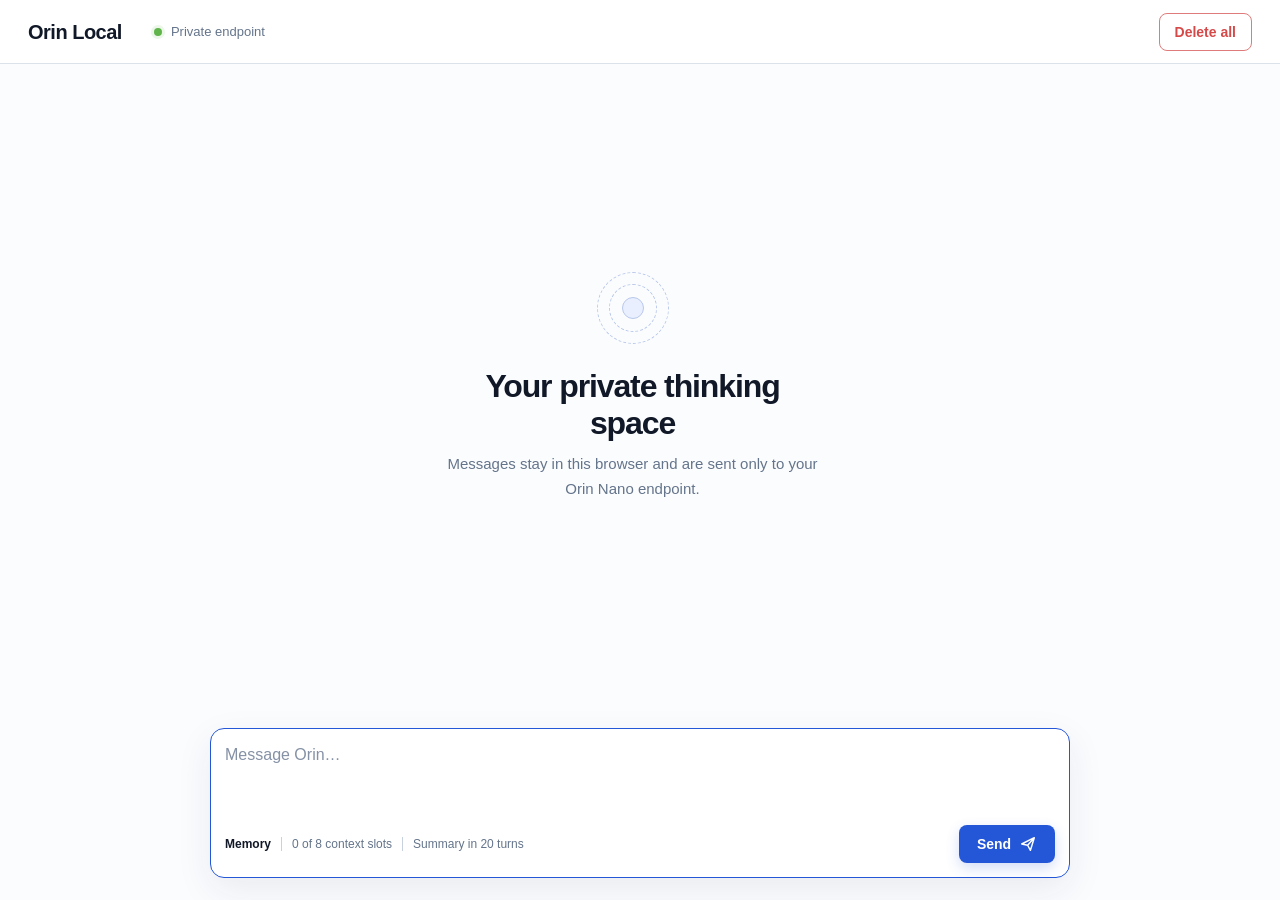
==== web/index.html @ afb5fd3b "feat: add secure tool-enabled Qwen3 local chat" ====
<!doctype html>
<html lang="en">
  <head>
    <meta charset="utf-8" />
    <meta name="viewport" content="width=device-width, initial-scale=1" />
    <meta name="referrer" content="no-referrer" />
    <meta name="color-scheme" content="light" />
    <title>Orin Local</title>
    <link rel="stylesheet" href="./styles.css" />
  </head>
  <body>
    <div class="app-shell">
      <header class="app-header">
        <div class="brand-group">
          <h1>Orin Local</h1>
          <span class="endpoint-status"><span aria-hidden="true"></span>Private endpoint</span>
        </div>
        <button class="button button--danger" type="button" data-delete>Delete all</button>
      </header>

      <main class="chat-workspace">
        <section class="transcript" aria-label="Conversation" aria-live="polite" data-transcript>
          <div class="welcome" data-welcome>
            <div class="welcome__mark" aria-hidden="true"><span></span><span></span><span></span></div>
            <h2>Your private thinking space</h2>
            <p>Messages stay in this browser and are sent only to your Orin Nano endpoint.</p>
          </div>
        </section>

        <section class="composer-region" aria-label="Message composer">
          <div class="composer-utility">
            <p class="activity" role="status" aria-live="polite" hidden data-activity></p>
            <details class="memory-details" data-summary-details hidden>
              <summary data-summary-label>Memory summary</summary>
              <p data-summary-text></p>
            </details>
          </div>

          <p class="error-banner" role="alert" hidden data-error></p>

          <form class="composer" data-composer>
            <label class="sr-only" for="message-input">Message Orin</label>
            <textarea
              id="message-input"
              rows="3"
              maxlength="12000"
              placeholder="Message Orin…"
              autocomplete="off"
              data-message-input
            ></textarea>
            <button class="button button--primary" type="submit" data-send>
              Send
              <svg aria-hidden="true" viewBox="0 0 20 20" width="18" height="18">
                <path d="M3 10 17 3l-4.3 14-3.1-5.6L3 10Zm6.6 1.4L17 3" fill="none" stroke="currentColor" stroke-width="1.6" stroke-linecap="round" stroke-linejoin="round" />
              </svg>
            </button>
            <div class="memory-status" aria-label="Memory status">
              <span class="memory-status__label">Memory</span>
              <span data-context-status>0 of 8 context slots</span>
              <span data-cadence-status>Summary in 20 turns</span>
            </div>
          </form>
        </section>
      </main>
    </div>

    <dialog class="delete-dialog" data-delete-dialog>
      <form method="dialog">
        <h2>Delete this conversation?</h2>
        <p>This permanently removes the history, memory summary, and interaction counter from this browser.</p>
        <div class="dialog-actions">
          <button class="button button--quiet" type="button" data-cancel-delete>Cancel</button>
          <button class="button button--destructive" type="button" data-confirm-delete>Delete everything</button>
        </div>
      </form>
    </dialog>

    <script type="module" src="./ui.js"></script>
  </body>
</html>
---- web/styles.css ----
:root {
  color-scheme: light;
  --canvas: #fbfcfe;
  --surface: #ffffff;
  --surface-subtle: #f6f8fb;
  --ink: #111827;
  --muted: #64748b;
  --border: #dce2ea;
  --border-strong: #c8d1de;
  --accent: #2456d8;
  --accent-hover: #1947c1;
  --accent-soft: #e9efff;
  --success: #60b44b;
  --danger: #d54949;
  --danger-dark: #b93232;
  --focus: rgba(36, 86, 216, 0.24);
  --shadow: 0 12px 36px rgba(24, 39, 75, 0.08);
  --radius-sm: 8px;
  --radius-md: 14px;
  --radius-lg: 18px;
  font-family: Inter, ui-sans-serif, -apple-system, BlinkMacSystemFont, "Segoe UI", sans-serif;
  font-synthesis: none;
  color: var(--ink);
  background: var(--canvas);
}

* {
  box-sizing: border-box;
}

html,
body {
  min-height: 100%;
  margin: 0;
}

body {
  min-width: 320px;
  background: var(--canvas);
}

button,
textarea {
  font: inherit;
}

button {
  -webkit-tap-highlight-color: transparent;
}

.app-shell {
  min-height: 100vh;
  min-height: 100dvh;
  display: grid;
  grid-template-rows: auto 1fr;
}

.app-header {
  min-height: 64px;
  padding: 0 28px;
  display: flex;
  align-items: center;
  justify-content: space-between;
  gap: 24px;
  border-bottom: 1px solid var(--border);
  background: rgba(255, 255, 255, 0.96);
  position: sticky;
  top: 0;
  z-index: 10;
}

.brand-group {
  display: flex;
  align-items: center;
  gap: 32px;
  min-width: 0;
}

.brand-group h1 {
  margin: 0;
  font-size: 20px;
  line-height: 1;
  letter-spacing: -0.025em;
  font-weight: 720;
}

.endpoint-status {
  display: inline-flex;
  align-items: center;
  gap: 9px;
  color: var(--muted);
  font-size: 13px;
  white-space: nowrap;
}

.endpoint-status > span {
  width: 8px;
  height: 8px;
  border-radius: 50%;
  background: var(--success);
  box-shadow: 0 0 0 3px rgba(96, 180, 75, 0.12);
}

.button {
  min-height: 38px;
  display: inline-flex;
  align-items: center;
  justify-content: center;
  gap: 8px;
  padding: 8px 15px;
  border: 1px solid transparent;
  border-radius: var(--radius-sm);
  font-weight: 650;
  font-size: 14px;
  cursor: pointer;
  transition: background-color 160ms ease, border-color 160ms ease, color 160ms ease, transform 160ms ease;
}

.button:hover:not(:disabled) {
  transform: translateY(-1px);
}

.button:focus-visible,
textarea:focus-visible,
summary:focus-visible {
  outline: 3px solid var(--focus);
  outline-offset: 2px;
}

.button:disabled,
textarea:disabled {
  cursor: not-allowed;
  opacity: 0.58;
}

.button--danger {
  color: var(--danger);
  border-color: rgba(213, 73, 73, 0.72);
  background: transparent;
}

.button--danger:hover:not(:disabled) {
  background: #fff6f6;
  border-color: var(--danger);
}

.button--primary {
  color: white;
  background: var(--accent);
  box-shadow: 0 5px 14px rgba(36, 86, 216, 0.2);
}

.button--primary:hover:not(:disabled) {
  background: var(--accent-hover);
}

.button--quiet {
  color: var(--ink);
  border-color: var(--border-strong);
  background: var(--surface);
}

.button--destructive {
  color: white;
  background: var(--danger);
}

.button--destructive:hover:not(:disabled) {
  background: var(--danger-dark);
}

.chat-workspace {
  width: min(100%, 920px);
  min-height: 0;
  margin: 0 auto;
  padding: 0 30px;
  display: grid;
  grid-template-rows: minmax(280px, 1fr) auto;
}

.transcript {
  min-height: 0;
  padding: 50px 0 32px;
  display: flex;
  flex-direction: column;
  gap: 12px;
  overflow-y: auto;
  scrollbar-gutter: stable;
}

.welcome {
  margin: auto;
  max-width: 430px;
  padding: 64px 24px;
  text-align: center;
  color: var(--muted);
}

.welcome__mark {
  width: 72px;
  height: 72px;
  margin: 0 auto 24px;
  position: relative;
  display: grid;
  place-items: center;
}

.welcome__mark span {
  position: absolute;
  border: 1px dashed #b9c8ea;
  border-radius: 50%;
}

.welcome__mark span:nth-child(1) { width: 72px; height: 72px; }
.welcome__mark span:nth-child(2) { width: 48px; height: 48px; }
.welcome__mark span:nth-child(3) { width: 22px; height: 22px; background: var(--accent-soft); border-style: solid; }

.welcome h2 {
  margin: 0 0 10px;
  color: var(--ink);
  font-size: clamp(24px, 4vw, 32px);
  letter-spacing: -0.035em;
  font-weight: 700;
}

.welcome p {
  margin: 0;
  font-size: 15px;
  line-height: 1.65;
}

.message {
  width: fit-content;
  max-width: min(76%, 650px);
  animation: message-in 180ms ease-out both;
}

.message--user {
  margin-left: auto;
}

.message__meta {
  margin: 0 8px 6px;
  color: var(--muted);
  font-size: 12px;
  line-height: 1.2;
}

.message--user .message__meta {
  text-align: right;
}

.message__body {
  margin: 0;
  padding: 14px 16px;
  border-radius: var(--radius-md);
  white-space: pre-wrap;
  overflow-wrap: anywhere;
  font-size: 15px;
  line-height: 1.55;
}

.message--user .message__body {
  color: white;
  background: var(--accent);
  border-bottom-right-radius: 5px;
  box-shadow: 0 6px 18px rgba(36, 86, 216, 0.14);
}

.message--assistant .message__body {
  color: var(--ink);
  background: var(--surface);
  border: 1px solid var(--border);
  border-bottom-left-radius: 5px;
  box-shadow: 0 4px 14px rgba(24, 39, 75, 0.035);
}

.thinking-panel {
  margin: 0 0 8px;
  color: var(--muted);
  background: var(--surface-subtle);
  border: 1px solid var(--border);
  border-radius: 10px;
  font-size: 13px;
}

.thinking-panel summary {
  padding: 9px 12px;
  cursor: pointer;
  color: #526076;
  font-weight: 650;
  user-select: none;
}

.thinking-panel[open] summary {
  border-bottom: 1px solid var(--border);
}

.thinking-panel__content {
  max-height: 180px;
  padding: 12px;
  overflow: auto;
  color: #5f6c80;
  line-height: 1.55;
}

.markdown > :first-child {
  margin-top: 0;
}

.markdown > :last-child {
  margin-bottom: 0;
}

.markdown h1,
.markdown h2,
.markdown h3,
.markdown h4,
.markdown h5,
.markdown h6 {
  margin: 1.25em 0 0.5em;
  color: var(--ink);
  line-height: 1.25;
  letter-spacing: -0.018em;
}

.markdown h1 { font-size: 1.42em; }
.markdown h2 { font-size: 1.28em; }
.markdown h3 { font-size: 1.14em; }
.markdown h4,
.markdown h5,
.markdown h6 { font-size: 1em; }

.markdown p {
  margin: 0.72em 0;
}

.markdown ul,
.markdown ol {
  margin: 0.72em 0;
  padding-left: 1.55em;
}

.markdown li + li {
  margin-top: 0.32em;
}

.markdown blockquote {
  margin: 0.85em 0;
  padding: 0.2em 0 0.2em 1em;
  color: var(--muted);
  border-left: 3px solid #b8c7eb;
}

.markdown code {
  padding: 0.12em 0.35em;
  color: #183b94;
  background: #eef3ff;
  border-radius: 5px;
  font-family: "SFMono-Regular", Consolas, "Liberation Mono", monospace;
  font-size: 0.88em;
}

.markdown pre {
  margin: 0.9em 0;
  padding: 14px;
  overflow-x: auto;
  color: #e5ecfa;
  background: #172033;
  border: 1px solid #27334a;
  border-radius: 10px;
  tab-size: 2;
}

.markdown pre code {
  padding: 0;
  color: inherit;
  background: transparent;
  border-radius: 0;
  font-size: 0.88em;
  line-height: 1.6;
  white-space: pre;
}

.markdown a {
  color: var(--accent);
  text-decoration-thickness: 1px;
  text-underline-offset: 2px;
}

.markdown hr {
  margin: 1.1em 0;
  border: 0;
  border-top: 1px solid var(--border);
}

.markdown__table-wrap {
  max-width: 100%;
  margin: 0.9em 0;
  overflow-x: auto;
  border: 1px solid var(--border);
  border-radius: 9px;
}

.markdown table {
  width: 100%;
  border-collapse: collapse;
  font-size: 0.9em;
}

.markdown th,
.markdown td {
  padding: 9px 11px;
  text-align: left;
  vertical-align: top;
  border-right: 1px solid var(--border);
  border-bottom: 1px solid var(--border);
}

.markdown th {
  background: var(--surface-subtle);
  font-weight: 700;
}

.markdown th:last-child,
.markdown td:last-child {
  border-right: 0;
}

.markdown tbody tr:last-child td {
  border-bottom: 0;
}

.composer-region {
  padding: 0 0 22px;
  background: var(--canvas);
  position: sticky;
  bottom: 0;
}

.composer-utility {
  min-height: 36px;
  padding: 0 8px;
  display: flex;
  align-items: center;
  justify-content: space-between;
  gap: 16px;
  color: var(--muted);
  font-size: 12px;
}

.activity {
  margin: 0;
  color: var(--accent);
}

.activity::before {
  content: "";
  width: 8px;
  height: 8px;
  margin-right: 8px;
  display: inline-block;
  border-radius: 50%;
  background: var(--accent);
  animation: pulse 1s ease-in-out infinite;
}

.memory-details {
  margin-left: auto;
  position: relative;
}

.memory-details summary {
  cursor: pointer;
  color: var(--muted);
}

.memory-details p {
  position: absolute;
  right: 0;
  bottom: calc(100% + 10px);
  z-index: 5;
  width: min(520px, calc(100vw - 48px));
  max-height: 240px;
  margin: 0;
  padding: 14px;
  overflow-y: auto;
  color: var(--ink);
  background: var(--surface);
  border: 1px solid var(--border);
  border-radius: var(--radius-md);
  box-shadow: var(--shadow);
  white-space: pre-wrap;
  font-size: 13px;
  line-height: 1.5;
}

.error-banner {
  margin: 0 0 8px;
  padding: 10px 12px;
  color: #8f2525;
  background: #fff3f3;
  border: 1px solid #f2c4c4;
  border-radius: var(--radius-sm);
  font-size: 13px;
}

.composer {
  min-height: 138px;
  padding: 14px;
  display: grid;
  grid-template-columns: 1fr auto;
  grid-template-rows: 1fr auto;
  gap: 10px 16px;
  background: var(--surface);
  border: 1.5px solid var(--accent);
  border-radius: var(--radius-md);
  box-shadow: var(--shadow);
}

.composer:focus-within {
  box-shadow: 0 0 0 3px var(--focus), var(--shadow);
}

.composer textarea {
  grid-column: 1 / -1;
  width: 100%;
  min-height: 68px;
  padding: 0;
  resize: none;
  color: var(--ink);
  background: transparent;
  border: 0;
  outline: 0;
  font-size: 16px;
  line-height: 1.5;
}

.composer textarea::placeholder {
  color: #8591a5;
}

.composer textarea:focus-visible {
  outline: none;
}

.memory-status {
  align-self: center;
  display: flex;
  align-items: center;
  gap: 10px;
  min-width: 0;
  color: var(--muted);
  font-size: 12px;
}

.memory-status span + span::before {
  content: "";
  height: 14px;
  margin-right: 10px;
  border-left: 1px solid var(--border-strong);
}

.memory-status__label {
  color: var(--ink);
  font-weight: 650;
}

.composer .button--primary {
  grid-column: 2;
  grid-row: 2;
  min-width: 96px;
}

.delete-dialog {
  width: min(440px, calc(100vw - 32px));
  padding: 0;
  color: var(--ink);
  background: var(--surface);
  border: 1px solid var(--border);
  border-radius: var(--radius-lg);
  box-shadow: 0 24px 70px rgba(15, 23, 42, 0.2);
}

.delete-dialog::backdrop {
  background: rgba(15, 23, 42, 0.42);
  backdrop-filter: blur(2px);
}

.delete-dialog form {
  padding: 26px;
}

.delete-dialog h2 {
  margin: 0 0 10px;
  font-size: 22px;
  letter-spacing: -0.025em;
}

.delete-dialog p {
  margin: 0;
  color: var(--muted);
  font-size: 14px;
  line-height: 1.55;
}

.dialog-actions {
  margin-top: 24px;
  display: flex;
  justify-content: flex-end;
  gap: 10px;
}

.sr-only {
  position: absolute;
  width: 1px;
  height: 1px;
  padding: 0;
  margin: -1px;
  overflow: hidden;
  clip: rect(0, 0, 0, 0);
  white-space: nowrap;
  border: 0;
}

[hidden] {
  display: none !important;
}

@keyframes message-in {
  from { opacity: 0; transform: translateY(6px); }
  to { opacity: 1; transform: translateY(0); }
}

@keyframes pulse {
  0%, 100% { opacity: 0.35; transform: scale(0.8); }
  50% { opacity: 1; transform: scale(1); }
}

@media (max-width: 640px) {
  .app-header {
    min-height: 58px;
    padding: 0 16px;
  }

  .brand-group {
    gap: 12px;
  }

  .brand-group h1 {
    font-size: 18px;
  }

  .endpoint-status {
    font-size: 0;
  }

  .endpoint-status > span {
    width: 9px;
    height: 9px;
  }

  .button--danger {
    min-height: 34px;
    padding: 6px 10px;
    font-size: 13px;
  }

  .chat-workspace {
    padding: 0 14px;
  }

  .transcript {
    padding: 28px 0 20px;
  }

  .welcome {
    padding: 44px 10px;
  }

  .message {
    max-width: 90%;
  }

  .message__body {
    padding: 12px 13px;
    font-size: 14px;
  }

  .composer-region {
    padding-bottom: max(12px, env(safe-area-inset-bottom));
  }

  .composer {
    min-height: 128px;
    padding: 12px;
  }

  .memory-status {
    gap: 7px;
    font-size: 11px;
  }

  .memory-status span + span::before {
    margin-right: 7px;
  }

  .memory-status__label {
    display: none;
  }

  .composer .button--primary {
    min-width: 82px;
  }

  .dialog-actions {
    flex-direction: column-reverse;
  }

  .dialog-actions .button {
    width: 100%;
  }
}

@media (prefers-reduced-motion: reduce) {
  *,
  *::before,
  *::after {
    scroll-behavior: auto !important;
    animation-duration: 0.01ms !important;
    animation-iteration-count: 1 !important;
    transition-duration: 0.01ms !important;
  }
}
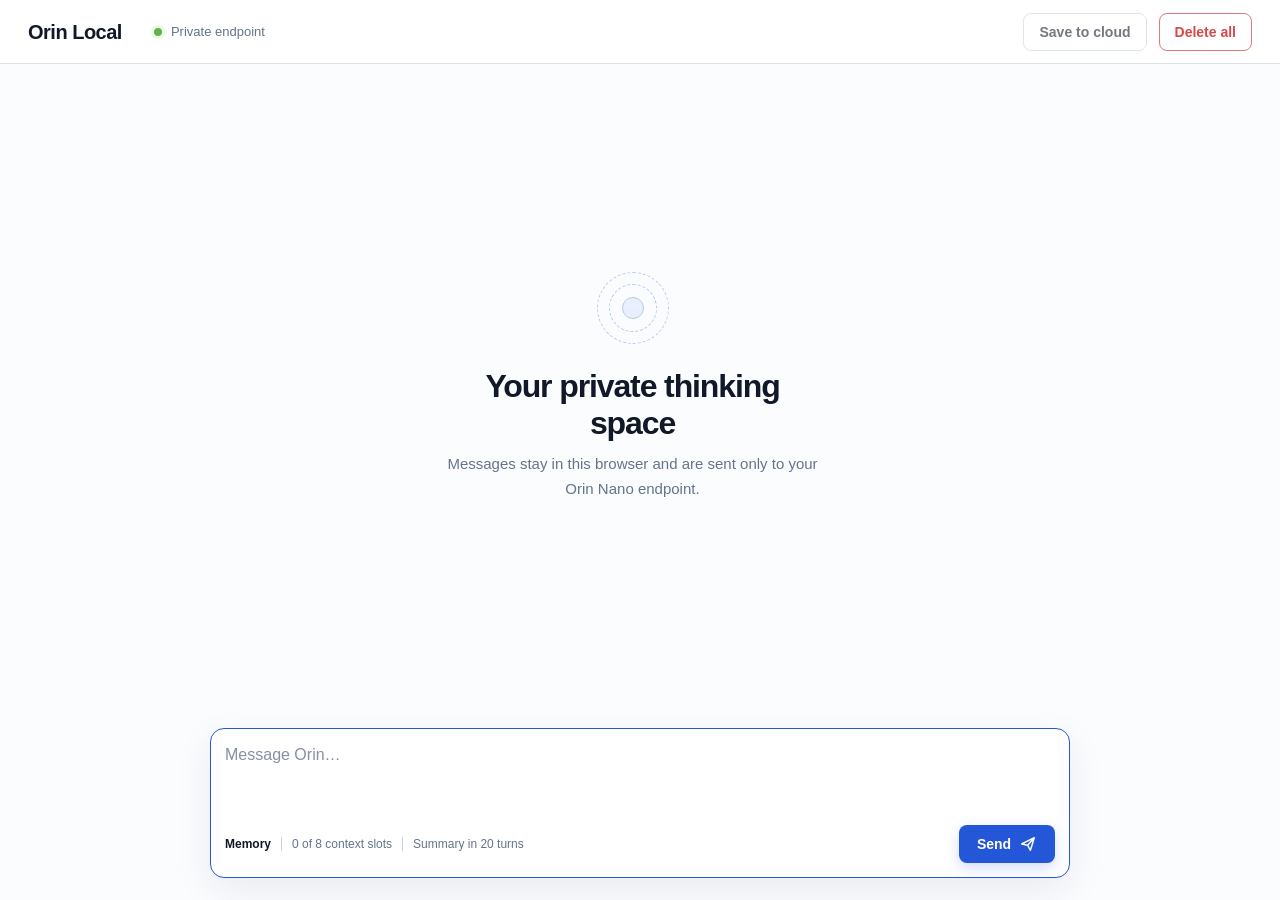
==== commit 294e6fc7: "feat: add Save-to-cloud — embed chat history into Supabase pgvector Add an opt-in "Save to cloud" bu" ====
--- a/web/index.html
+++ b/web/index.html
@@ -15,7 +15,10 @@
           <h1>Orin Local</h1>
           <span class="endpoint-status"><span aria-hidden="true"></span>Private endpoint</span>
         </div>
-        <button class="button button--danger" type="button" data-delete>Delete all</button>
+        <div class="header-actions">
+          <button class="button button--quiet" type="button" data-save>Save to cloud</button>
+          <button class="button button--danger" type="button" data-delete>Delete all</button>
+        </div>
       </header>
 
       <main class="chat-workspace">
@@ -30,6 +33,7 @@
         <section class="composer-region" aria-label="Message composer">
           <div class="composer-utility">
             <p class="activity" role="status" aria-live="polite" hidden data-activity></p>
+            <p class="save-status" role="status" aria-live="polite" hidden data-save-status></p>
             <details class="memory-details" data-summary-details hidden>
               <summary data-summary-label>Memory summary</summary>
               <p data-summary-text></p>
--- a/web/styles.css
+++ b/web/styles.css
@@ -101,6 +101,12 @@
   box-shadow: 0 0 0 3px rgba(96, 180, 75, 0.12);
 }
 
+.header-actions {
+  display: flex;
+  align-items: center;
+  gap: 12px;
+}
+
 .button {
   min-height: 38px;
   display: inline-flex;
@@ -465,6 +471,20 @@
   animation: pulse 1s ease-in-out infinite;
 }
 
+.save-status {
+  margin: 0;
+  font-size: 13px;
+  color: var(--muted);
+}
+
+.save-status[data-state="success"] {
+  color: var(--success);
+}
+
+.save-status[data-state="error"] {
+  color: var(--danger);
+}
+
 .memory-details {
   margin-left: auto;
   position: relative;
